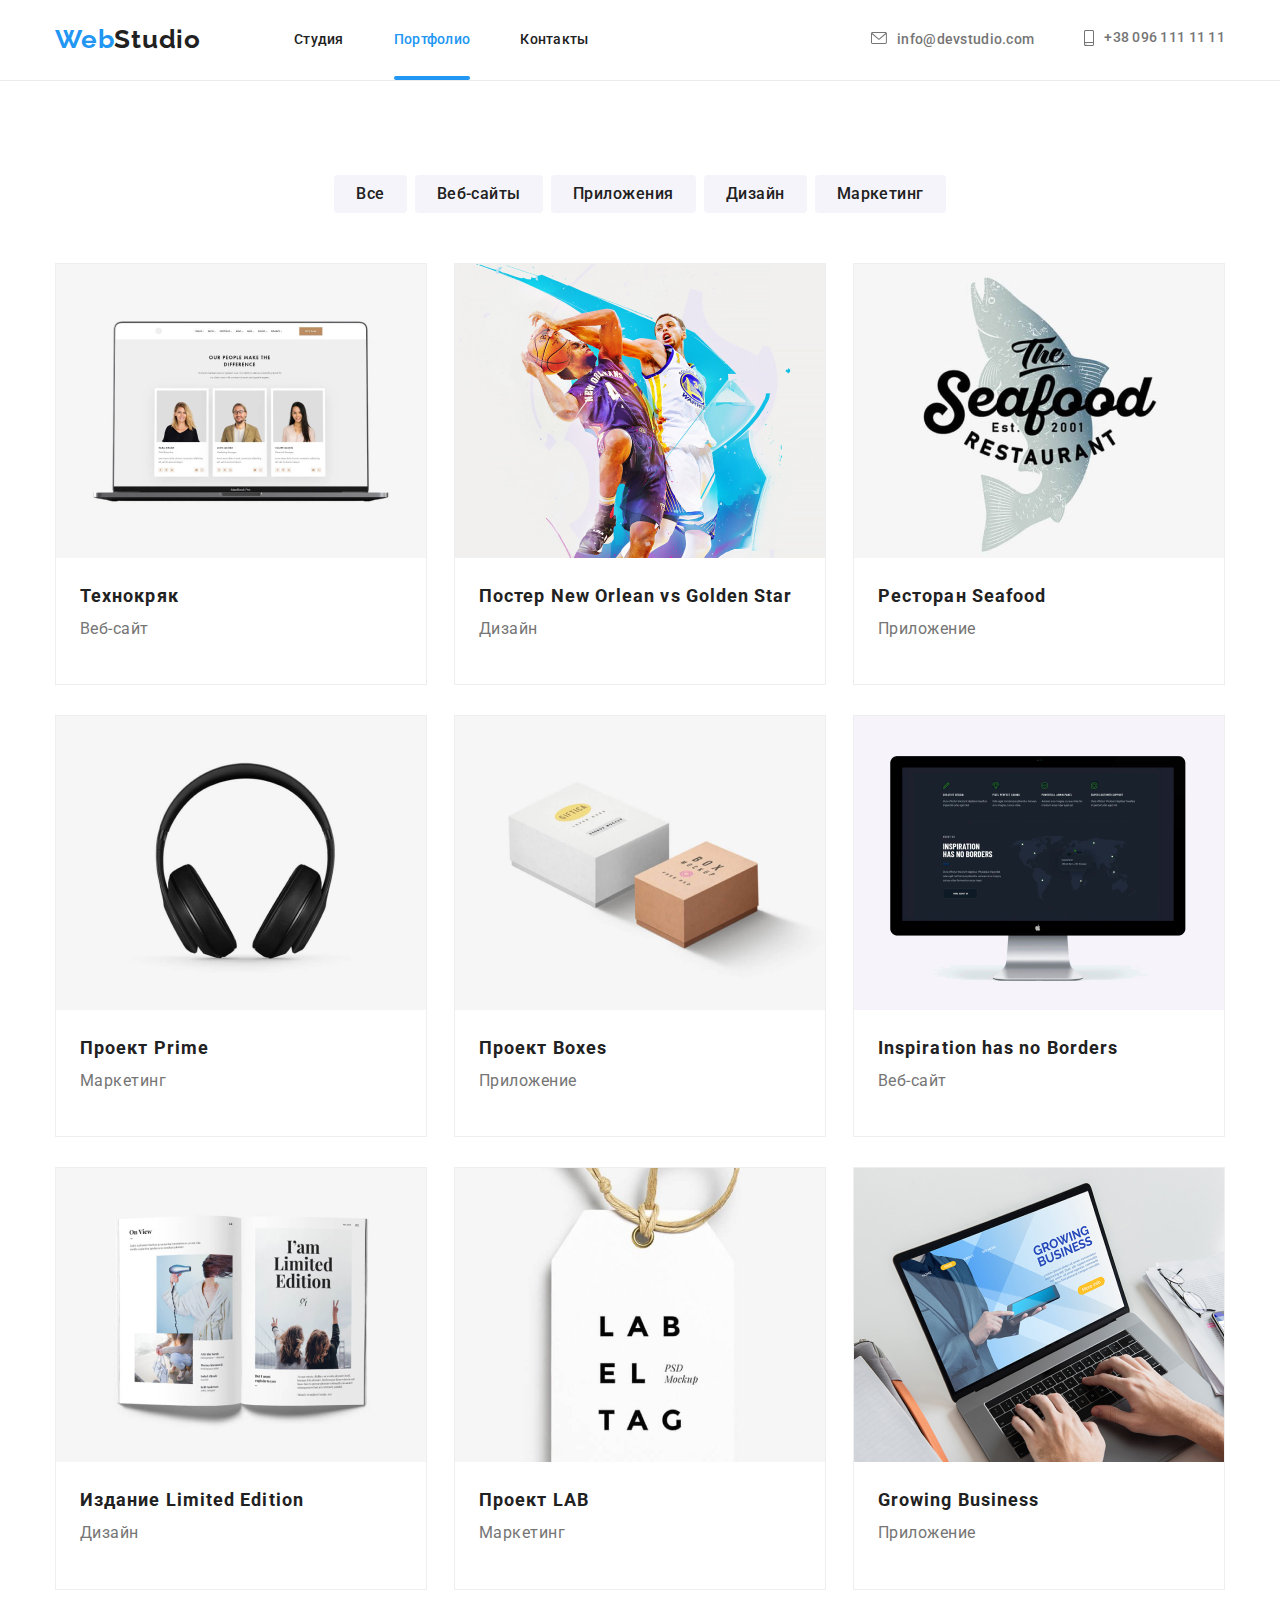
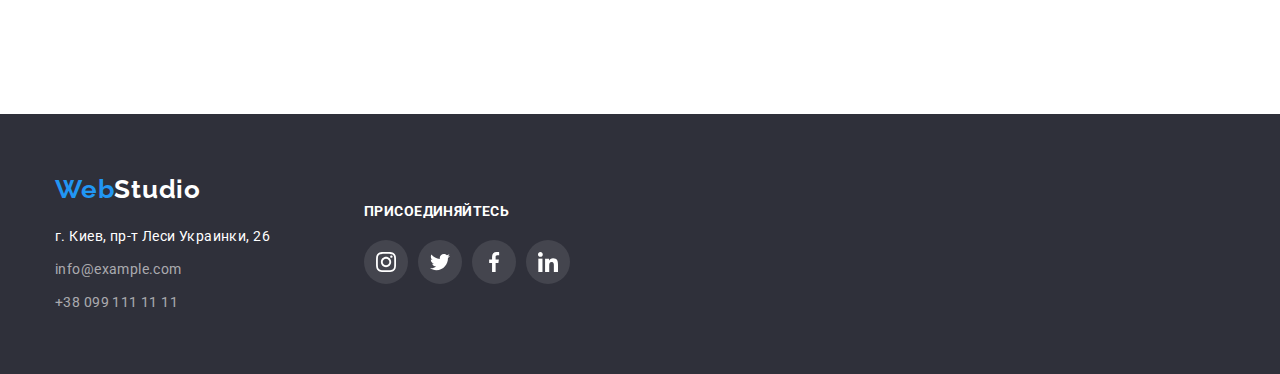
==== portfolio.html @ bf6af1d9 "start" ====
<!DOCTYPE html>
<html lang="ru">
    <head>
        <meta charset="UTF-8">
        <meta name="viewport" content="width=device-width, initial-scale=1.0">
        <title>hw-6-portfolio</title>
        <link href="https://fonts.googleapis.com/css2?family=Raleway:wght@700&family=Roboto:wght@400;500;700;900&display=swap"
            rel="stylesheet">
        <link rel="stylesheet" href="https://cdnjs.cloudflare.com/ajax/libs/modern-normalize/1.0.0/modern-normalize.min.css" />
        <link rel="stylesheet" href="./css/slyles.css">
    </head>

    <body>
        <!-- HEADER -->
        <header class="header">
            <div class="container">
                <!-- главная навигация -->
                <nav class="site-nav">
                    <a href="./index.html" class="logo">
                        <span class="logo-web">Web</span><span class="logo-studio">Studio</span>
                    </a>
                    <ul class="site-nav-list list">
                        <li class="site-nav-list-item"><a href="./index.html" class="site-nav-link">Студия</a></li>
                        <li class="site-nav-list-item"><a href="./portfolio.html" class="site-nav-link current underline">Портфолио</a></li>
                        <li class="site-nav-list-item"><a href="" class="site-nav-link">Контакты</a></li>
                    </ul>
                </nav>
                <!-- ссылки на почти и телефон -->
                <ul class="contacts list">
                    <li class="contact-item-mail">
                        <a href="mailto:info@devstudio.com" class="contacts-link">
                            <svg class="svg-mail">
                                <use href="./images/sprite.svg#icon-envelope"></use>
                            </svg>info@devstudio.com
                        </a>
                    </li>
                    <li class="contact-item-phone">
                        <a href="tel:+380961111111" class="contacts-link">
                            <svg class="svg-phone">
                                <use href="./images/sprite.svg#icon-smartphone"></use>
                            </svg>+38 096 111 11 11
                        </a>
                    </li>
                </ul>
            </div>
        </header>
        <main>

            <!-- PORTFOLIO -->
            <section class="portfolio">
                <!-- <h1>Примеры работ</h1> -->
                <!-- фильтр по примерам работ -->
                <div class="container">
                    <ul class="portfolio-filter-list list">
                        <li class="portfolio-filter-item"><button class="filter-button">Все</button></li>
                        <li class="portfolio-filter-item"><button class="filter-button">Веб-сайты</button></li>
                        <li class="portfolio-filter-item"><button class="filter-button">Приложения</button></li>
                        <li class="portfolio-filter-item"><button class="filter-button">Дизайн</button></li>
                        <li class="portfolio-filter-item"><button class="filter-button">Маркетинг</button></li>
                    </ul>
                    
                    <!-- примеры работ -->
                    <ul class="portfolio-list list">
                        <li class="portfolio-list-item">
                            <a href="" class="portfolio-link">
                                <div class="portfolio-overlay">
                                    <p class="portfolio-overlay-text">Технокряк это современная площадка распространения коронавируса. Компании используют эту платформу для цифрового
                                    шпионажа и атак на защищённые сервера конкурентов.</p>
                                    <img src="./images/portfolio/1.jpg" alt="ноутбук" width="370">
                                </div>
                                <div class="card-info">
                                    <h2 class="examples-name">Технокряк</h2>
                                    <p class="examples-direction">Веб-сайт</p>
                                </div>
                            </a>
                        </li>
                        <li class="portfolio-list-item"><img src="./images/portfolio/2.jpg" alt="постер New Orlean vs Golden Star"
                                width="370">
                            <div class="card-info">
                                <h2 class="examples-name">Постер New Orlean vs Golden Star</h2>
                                <p class="examples-direction">Дизайн</p>
                            </div>
                        </li>
                        <li class="portfolio-list-item"><img src="./images/portfolio/3.jpg" alt="логотип ресторана Seafood" width="370">
                            <div class="card-info">
                                <h2 class="examples-name">Ресторан Seafood</h2>
                                <p class="examples-direction">Приложение</p>
                            </div>
                        </li>
                        <li class="portfolio-list-item"><img src="./images/portfolio/4.jpg" alt="наушники" width="370">
                            <div class="card-info">
                                <h2 class="examples-name">Проект Prime</h2>
                                <p class="examples-direction">Маркетинг</p>
                            </div>
                        </li>
                        <li class="portfolio-list-item"><img src="./images/portfolio/5.jpg" alt="две коробки" width="370">
                            <div class="card-info">
                                <h2 class="examples-name">Проект Boxes</h2>
                                <p class="examples-direction">Приложение</p>
                            </div>
                        </li>
                        <li class="portfolio-list-item"><img src="./images/portfolio/6.jpg" alt="монитор" width="370">
                            <div class="card-info">
                                <h2 class="examples-name">Inspiration has no Borders</h2>
                                <p class="examples-direction">Веб-сайт</p>
                            </div>
                        </li>
                        <li class="portfolio-list-item"><img src="./images/portfolio/7.jpg" alt="книга" width="370">
                            <div class="card-info">
                                <h2 class="examples-name">Издание Limited Edition</h2>
                                <p class="examples-direction">Дизайн</p>
                            </div>
                        </li>
                        <li class="portfolio-list-item"><img src="./images/portfolio/8.jpg" alt="логотип проекта LAB" width="370">
                            <div class="card-info">
                                <h2 class="examples-name">Проект LAB</h2>
                                <p class="examples-direction">Маркетинг</p>
                            </div>
                        </li>
                        <li class="portfolio-list-item"><img src="./images/portfolio/9.jpg" alt="работа за ноутбуком" width="370">
                            <div class="card-info">
                                <h2 class="examples-name">Growing Business</h2>
                                <p class="examples-direction">Приложение</p>
                            </div>
                        </li>
                    </ul>
                </div>
                    

            </section>
        </main>

        <!-- FOOTER -->
        <footer class="footer">
            <div class="footer-container">
                <div>
                    <a href="./index.html" class="logo">
                        <span class="logo-web">Web</span><span class="logo-studio-footer">Studio</span>
                    </a>
                    <address class="address">
                        <ul class="address-list list">
                            <li class="address-list-item">
                                <p class="address-list-address">г. Киев, пр-т Леси Украинки, 26</p>
                            </li>
                            <li class="address-list-item">
                                <a href="mailto:info@example.com" class="address-list-mail">info@example.com</a> <br />
                            </li>
                            <li class="address-list-item">
                                <a href="tel:+380991111111" class="address-list-tel">+38 099 111 11 11</a>
                            </li>
                        </ul>
                    </address>
                </div>
                <div class="footer-social">
                    <h3 class="footer-social-title">присоединяйтесь</h3>
                    <ul class="footer-social-list list">
                        <li class="social-list-item"><a href="" class="social-list-link footer-icon-bg">
                                <svg class="social-icon footer-icon-color">
                                    <use href="./images/sprite.svg#icon-instagram"></use>
                                </svg></a>
                        </li>
                        <li class="social-list-item"><a href="" class="social-list-link footer-icon-bg">
                                <svg class="social-icon footer-icon-color">
                                    <use href="./images/sprite.svg#icon-twitter"></use>
                                </svg></a>
                        </li>
                        <li class="social-list-item"><a href="" class="social-list-link footer-icon-bg">
                                <svg class="social-icon footer-icon-color">
                                    <use href="./images/sprite.svg#icon-facebook"></use>
                                </svg></a>
                        </li>
                        <li class="social-list-item"><a href="" class="social-list-link footer-icon-bg">
                                <svg class="social-icon footer-icon-color">
                                    <use href="./images/sprite.svg#icon-linkedin"></use>
                                </svg></a>
                        </li>
                    </ul>
                </div>
            </div>
        </footer>
    </body>
</html>
---- css/slyles.css ----
/* основной цвет текста: #757575; */
/* вторичный цвет текста: #212121; */

/* акцент: #2196F3; */
/* белый: #FFFFFF; */

/* темный фон background: #2F303A; */
/* серый фон background: #F5F4FA; */

:root {
  --primary-text-color: #757575;
  --title-text-color: #212121;

  --accent-color: #2196f3;
  --white-color: #ffffff;

  --dark-background: #2f303a;
  --gray-background: #f5f4fa;
}

*,
*::before,
*::after {
  margin: 0;
  padding: 0;
}

body {
  background-color: var(--white-color);
  color: var(--primary-text-color);

  font-family: Roboto, sans-serif;
}

img {
  display: block;
}

.list {
  list-style: none;
}

.container {
  width: 1200px;
  padding: 0 15px;
  margin: 0 auto;

  /* outline: 1px solid red;
  background-color: aquamarine; */
}

/* ==========COMPONENTS========== */

/* ==========COMPONENTS END========== */

/* ==========HEADER========== */

/* лого */

.header {
  border-bottom: 1px solid #ececec;
}

.header .container {
  display: flex;
  align-items: center;
}

.logo {
  font-family: Raleway, sans-serif;
  font-weight: 700;
  font-size: 26px;
  line-height: 1.2;
  letter-spacing: 0.03em;
  text-decoration: none;

  margin-right: 93px;
}

.logo-web {
  color: var(--accent-color);

  font-family: Raleway, sans-serif;
}

.logo-studio {
  color: var(--title-text-color);

  font-family: Raleway, sans-serif;
  font-weight: 700;
  font-size: 26px;
  line-height: 1.2;
  letter-spacing: 0.03em;
}

/* главная навигация */

.site-nav {
  display: flex;
  align-items: center;
}

.site-nav-link {
  color: var(--title-text-color);

  font-weight: 500;
  font-size: 14px;
  line-height: 1.14;
  letter-spacing: 0.02em;
  text-decoration: none;

  display: block;
  min-height: 80px;

  position: relative;
  padding-top: 32px;

  transition: color 250ms cubic-bezier(0.4, 0, 0.2, 1);
}

.site-nav-link::after {
  content: "";

  display: block;
  width: 100%;
  height: 4px;
  border-radius: 2px;
  background-color: var(--accent-color);

  position: absolute;
  bottom: 0;

  opacity: 0;
  transition: opacity 250ms cubic-bezier(0.4, 0, 0.2, 1);
}

.underline::after {
  opacity: 1;
}

.site-nav-link:hover,
.site-nav-link:focus {
  color: var(--accent-color);
}

.site-nav-list {
  display: flex;
  align-items: center;
}

.site-nav-list-item:not(:last-child) {
  margin-right: 50px;
}

.current {
  color: var(--accent-color);
}

/* ссылки на почти и телефон */

.contacts {
  display: flex;
}

.header .contacts {
  margin-left: auto;
}

.contacts .contacts-link {
  color: var(--primary-text-color);

  font-weight: 500;
  font-size: 14px;
  line-height: 1.14;
  letter-spacing: 0.02em;
  text-decoration: none;
  display: inline-flex;

  transition: color 250ms cubic-bezier(0.4, 0, 0.2, 1);
}

.contacts-link:hover .svg-mail,
.contacts-link:focus .svg-mail {
  color: var(--accent-color);
  fill: var(--accent-color);
}

.contacts-link:hover .svg-phone,
.contacts-link:focus .svg-phone {
  color: var(--accent-color);
  fill: var(--accent-color);
}

.contacts-link:hover,
.contacts-link:focus {
  color: var(--accent-color);
  fill: var(--accent-color);
}

.svg-mail {
  width: 16px;
  height: 12px;
  margin-right: 10px;
  fill: var(--primary-text-color);

  transition: fill 250ms cubic-bezier(0.4, 0, 0.2, 1);
}

.svg-phone {
  width: 10px;
  height: 16px;
  margin-right: 10px;
  fill: var(--primary-text-color);
  transition: fill 250ms cubic-bezier(0.4, 0, 0.2, 1);
}

.contact-item-mail {
  margin-right: 50px;
}

/* ==========HEADER END========== */

/* ==========HERO========== */

.hero {
  background-color: #c4c4c4;
  background-image: linear-gradient(
      rgba(47, 48, 58, 0.4),
      rgba(47, 48, 58, 0.4)
    ),
    url("../images/bg-img.jpg");
  background-repeat: no-repeat;
  background-size: cover;
}

.hero .container {
  padding-top: 200px;
  padding-bottom: 200px;
  text-align: center;
}

.hero-title {
  width: 696px;
  margin: 0 auto;

  color: var(--white-color);

  font-family: Roboto;
  font-weight: 900;
  font-size: 44px;
  line-height: 1.4;
  letter-spacing: 0.06em;
  text-transform: uppercase;
}

.hero-button {
  background-color: var(--accent-color);

  box-shadow: 0px 4px 4px rgba(0, 0, 0, 0.15);
  border-radius: 4px;
  border: none;

  width: 200px;
  height: 50px;
  margin-top: 30px;
}

.hero-button-name {
  color: var(--white-color);

  font-family: Roboto;
  font-weight: 700;
  font-size: 16px;
  line-height: 1.9;
  letter-spacing: 0.06em;
  text-align: center;
}

/* ==========HERO END========== */

/* ==========ADVANTAGES========== */

.advantages {
  padding-top: 94px;
  padding-bottom: 94px;
}

.advantages-list {
  display: flex;
  justify-content: space-between;
}

.advantages-list-item {
  width: 270px;
}

.advantages-list-item .advantage-title {
  color: var(--title-text-color);

  font-weight: 700;
  font-size: 14px;
  line-height: 1.14;
  letter-spacing: 0.03em;
  text-transform: uppercase;

  margin-bottom: 10px;
}

.advantage-text {
  font-weight: 400;
  font-size: 14px;
  line-height: 1.7;
  letter-spacing: 0.03em;
}

.advantages-icon-bg {
  width: 270px;
  height: 120px;
  padding: 25px 100px;
  margin-bottom: 30px;

  border-radius: 4px;
  background: #f5f4fa;
}

.advantages-icon {
  width: 70px;
  height: 70px;
}

/* ==========ADVANTAGES END========== */

/* ==========ACTIVITIES========== */

.activity {
  padding-bottom: 94px;
}

.activity-title {
  color: var(--title-text-color);

  font-weight: 700;
  font-size: 36px;
  line-height: 1.2;
  letter-spacing: 0.03em;
  text-align: center;

  margin-bottom: 50px;
}

.activity-list {
  display: flex;
  justify-content: space-between;
}

.activity-item {
  position: relative;
}

.activity-name {
  font-weight: 700;
  font-size: 14px;
  line-height: 1.14;
  text-align: center;
  letter-spacing: 0.03em;
  text-transform: uppercase;

  color: var(--white-color);
  background-color: rgba(47, 48, 58, 0.8);

  padding: 27px 82px;
  width: 100%;

  position: absolute;
  bottom: 0;
}

.activity-item-2 {
  position: relative;
}

.name-2 {
  position: absolute;
  bottom: 0;
}

.activity-item-3 {
  position: relative;
}

.name-3 {
  position: absolute;
  bottom: 0;
}

/* ==========ACTIVITIES END========== */

/* ==========TEAM========== */

.team {
  background-color: var(--gray-background);

  padding-top: 94px;
  padding-bottom: 94px;
}

.team-list {
  display: flex;
  justify-content: space-between;
}

.team-list-item {
  background-color: var(--white-color);

  text-align: center;

  box-shadow: 0px 1px 3px rgba(0, 0, 0, 0.12), 0px 1px 1px rgba(0, 0, 0, 0.14),
    0px 2px 1px rgba(0, 0, 0, 0.2);
  border-radius: 0px 0px 4px 4px;
}

.team-title {
  color: var(--title-text-color);

  font-family: Roboto;
  font-weight: 700;
  font-size: 36px;
  line-height: 1.2x;
  letter-spacing: 0.03em;
  text-align: center;

  margin-bottom: 50px;
}

.team-name {
  color: var(--title-text-color);

  font-weight: 500;
  font-size: 16px;
  line-height: 1.2;
  letter-spacing: 0.03em;

  margin-bottom: 10px;
}

.team-profession {
  font-weight: 400;
  font-size: 16px;
  line-height: 1.2;
  letter-spacing: 0.03em;
  margin-bottom: 16px;
}

.social-list {
  display: flex;
  justify-content: space-between;
}

.social-list-link {
  display: flex;
  justify-content: center;
  align-items: center;
  width: 44px;
  height: 44px;
  border-radius: 50px;

  background-color: var(--white-color);

  transition: background-color 250ms cubic-bezier(0.4, 0, 0.2, 1);
}

.social-list-link:hover,
.social-list-link:focus {
  background-color: var(--accent-color);
}

.social-list-link:hover .social-icon,
.social-list-link:focus .social-icon {
  fill: var(--white-color);
}

.social-icon {
  width: 20px;
  height: 20px;

  fill: #afb1b8;

  transition: fill 250ms cubic-bezier(0.4, 0, 0.2, 1);
}

.team-card-info {
  padding: 30px 32px;
}

/* ==========TEAM END========== */

/* ==========CLIENT========== */

.client {
  padding-top: 94px;
  padding-bottom: 94px;
}

.client-title {
  font-weight: 700;
  font-size: 36px;
  line-height: 1.16;
  text-align: center;
  letter-spacing: 0.03em;

  color: var(--title-text-color);

  margin-bottom: 50px;
}

.client-list {
  display: flex;
  justify-content: space-between;
}

.client-list-link {
  display: inline-flex;
  justify-content: center;
  align-items: center;

  width: 170px;
  height: 90px;
  border: 1px solid #afb1b8;
  border-radius: 4px;

  transition: border 250ms cubic-bezier(0.4, 0, 0.2, 1);
}

.client-logo {
  fill: #afb1b8;
  transition: fill 250ms cubic-bezier(0.4, 0, 0.2, 1);
}

.client-list-link:hover,
.client-list-link:focus {
  border: 1px solid var(--accent-color);
}

.client-list-link:hover .client-logo,
.client-list-link:focus .client-logo {
  fill: var(--accent-color);
}

/* ==========CLIENT END========== */

/* ==========FOOTER========== */

.logo-studio-footer {
  color: var(--white-color);
}

.footer {
  background-color: var(--dark-background);
  padding-top: 60px;
  padding-bottom: 60px;
}

.address {
  margin-top: 20px;
}

.address-list-address {
  color: var(--white-color);

  font-style: normal;
  font-weight: 400;
  font-size: 14px;
  line-height: 1.7;
  letter-spacing: 0.03em;
}

.address-list-mail {
  color: rgba(255, 255, 255, 0.6);

  font-family: Roboto;
  font-style: normal;
  font-weight: 400;
  font-size: 14px;
  line-height: 1.7;
  letter-spacing: 0.03em;
  text-decoration: none;

  display: inline-block;
  margin-top: 9px;
}

.address-list-tel {
  color: rgba(255, 255, 255, 0.6);

  font-style: normal;
  font-weight: 400;
  font-size: 14px;
  line-height: 1.7;
  letter-spacing: 0.03em;
  text-decoration: none;

  display: inline-block;
  margin-top: 9px;
}

.footer-social-list {
  display: flex;
  justify-content: space-between;
}

.footer-container {
  display: flex;
  align-items: center;
  width: 1200px;
  padding: 0 15px;
  margin: 0 auto;
}

.footer-social {
  width: 206px;
  height: 80px;
  margin-left: 70px;
}

.footer-social-title {
  padding-bottom: 20px;

  font-weight: 700;
  font-size: 14px;
  line-height: 1.14;
  letter-spacing: 0.03em;
  text-transform: uppercase;

  color: var(--white-color);
}

.footer-icon-bg {
  background-color: rgba(255, 255, 255, 0.1);
  fill: var(--white-color);
}
.footer-icon-color {
  fill: var(--white-color);
}

/* ==========FOOTER END========== */

/* ==========PORTFOLIO========== */

.portfolio {
  padding-top: 94px;
  padding-bottom: 94px;
}

/* фильтр */
.filter-button {
  background-color: var(--gray-background);
  color: var(--title-text-color);

  font-weight: 500;
  font-size: 16px;
  line-height: 1.6;
  letter-spacing: 0.03em;
  text-align: center;
  border-radius: 4px;
  border: none;
  padding: 6px 22px;

  transition: background-color 250ms cubic-bezier(0.4, 0, 0.2, 1),
    color 250ms cubic-bezier(0.4, 0, 0.2, 1);
}

.filter-button:hover,
.filter-button:focus {
  background-color: var(--accent-color);
  color: var(--white-color);
}

.portfolio-filter-list {
  display: flex;
  justify-content: center;
  margin-bottom: 50px;
}

.portfolio-filter-item:not(:last-child) {
  margin-right: 8px;
}

/* примеры работ */

.examples-name {
  color: var(--title-text-color);

  font-weight: 700;
  font-size: 18px;
  line-height: 2;
  letter-spacing: 0.06em;
}

.examples-direction {
  font-weight: 400;
  font-size: 16px;
  line-height: 1.9;
  letter-spacing: 0.03em;
}

.portfolio-list {
  display: flex;
  flex-wrap: wrap;
  justify-content: space-between;
}

.portfolio-list-item {
  margin-bottom: 30px;
  padding-bottom: 20px;
  border: 1px solid #eeeeee;

  transition: box-shadow 250ms cubic-bezier(0.4, 0, 0.2, 1);
}

.portfolio-list-item:hover {
  box-shadow: 0px 1px 1px rgba(0, 0, 0, 0.12), 0px 4px 4px rgba(0, 0, 0, 0.06),
    1px 4px 6px rgba(0, 0, 0, 0.16);
}

.card-info {
  padding: 20px 24px;
}

.portfolio-link {
  text-decoration: none;
  color: var(--primary-text-color);
}

.portfolio-overlay {
  width: 370px;
  height: 294px;

  position: relative;
  overflow: hidden;

  transition: opacity 250ms cubic-bezier(0.4, 0, 0.2, 1);
}

.portfolio-overlay-text {
  font-weight: 400;
  font-size: 18px;
  line-height: 1.6;
  letter-spacing: 0.03em;

  display: block;
  padding: 63px 24px;

  background-color: rgba(33, 150, 243, 0.9);
  color: var(--white-color);
  position: absolute;

  top: 100%;

  transform: translateY(100%);
  transition: transform 250ms cubic-bezier(0.4, 0, 0.2, 1);

  opacity: 0;
}

.portfolio-link:hover .portfolio-overlay-text,
.portfolio-link:focus .portfolio-overlay-text {
  transform: translateY(0);
  opacity: 1;
  top: 0;
}

/* ==========PORTFOLIO END========== */

/* ==========BACKDROP========== */
.backdrop {
  position: fixed;
  top: 0;
  left: 0;
  width: 100%;
  height: 100%;
  background-color: rgba(0, 0, 0, 0.2);
  transition: all 250ms linear;
}

.modal {
  position: absolute;
  top: 50%;
  left: 50%;
  transform: translate(-50%, -50%);
  width: 528px;
  min-height: 581px;
  background-color: #ffffff;
  box-shadow: 0px 1px 3px rgba(0, 0, 0, 0.12), 0px 1px 1px rgba(0, 0, 0, 0.14),
    0px 2px 1px rgba(0, 0, 0, 0.2);
  border-radius: 4px;
}

.modal-close-btn {
  position: absolute;
  top: 8px;
  right: 8px;
  width: 30px;
  height: 30px;
  border-radius: 50%;
  background-color: #ffffff;
  border: 1px solid rgba(0, 0, 0, 0.1);
}

.is-hidden {
  opacity: 0;
  visibility: hidden;
  pointer-events: none;
}
/* ==========BACKDROP END========== */
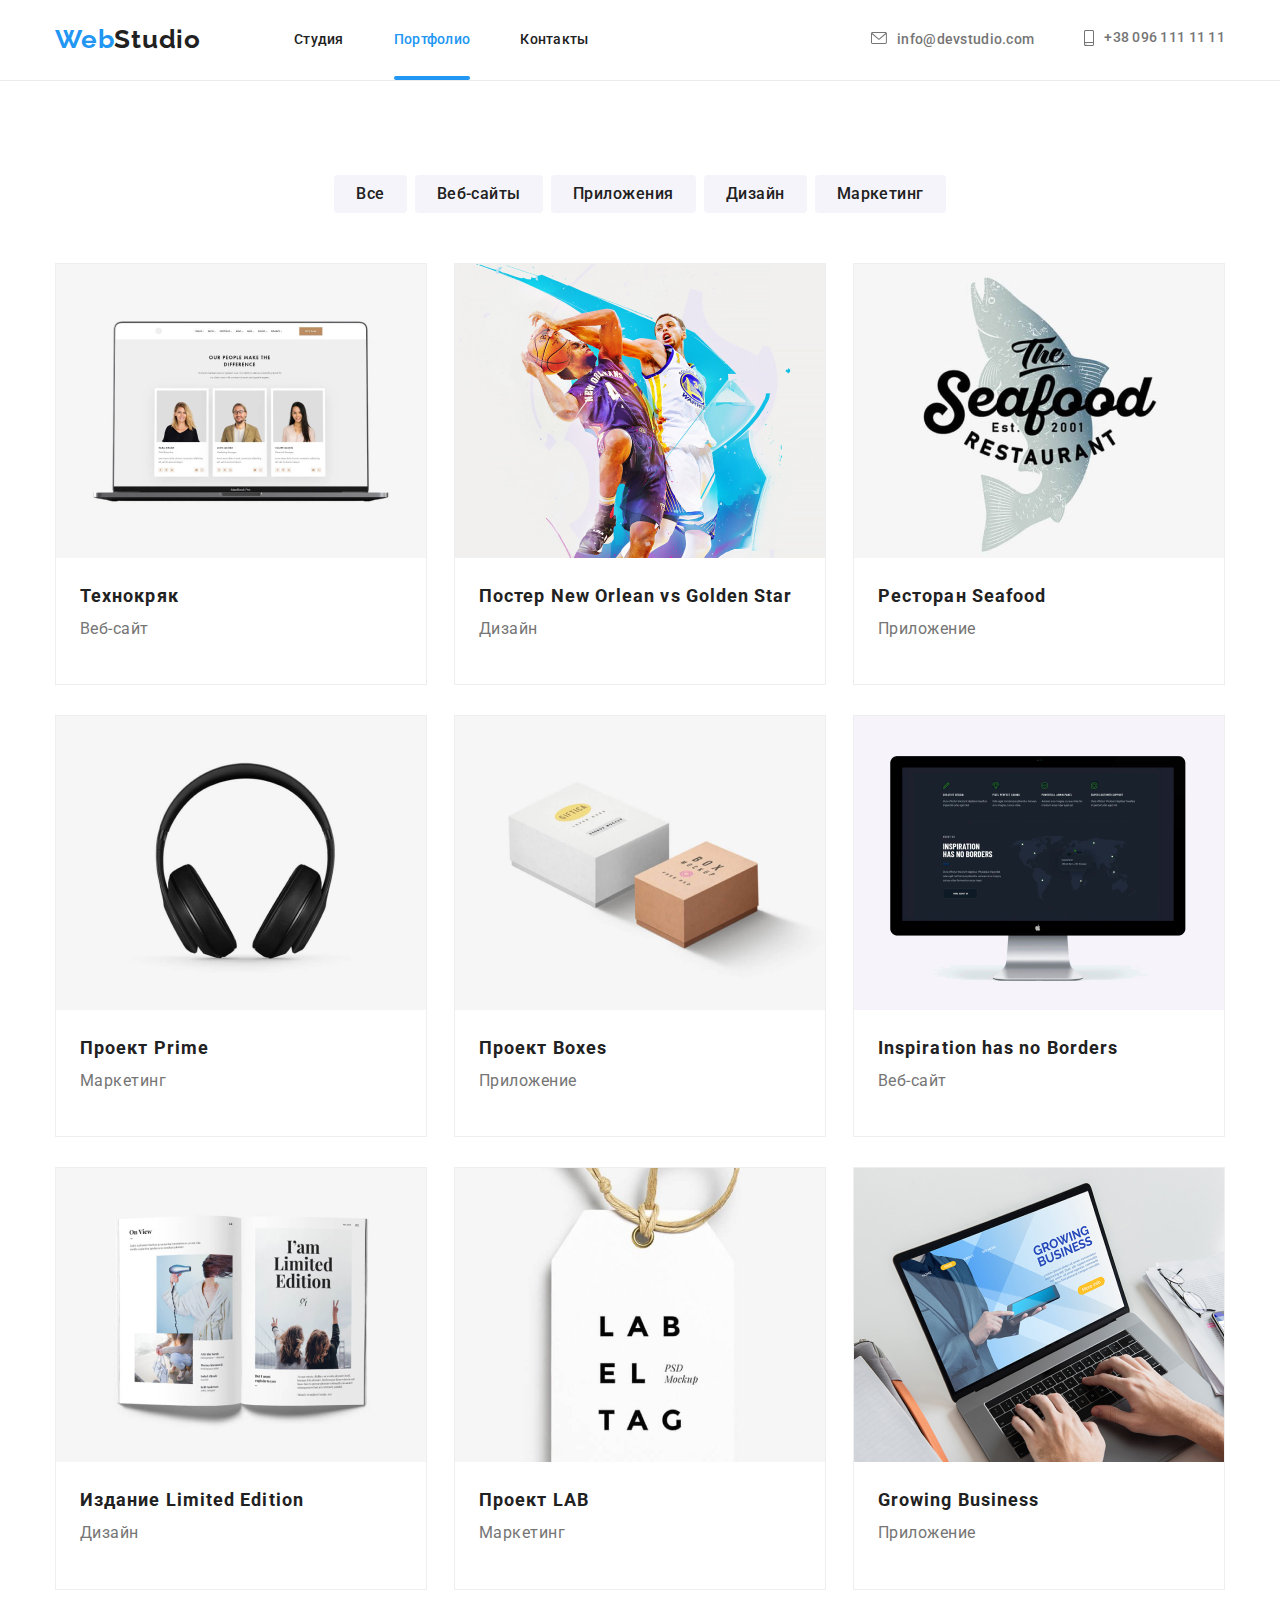
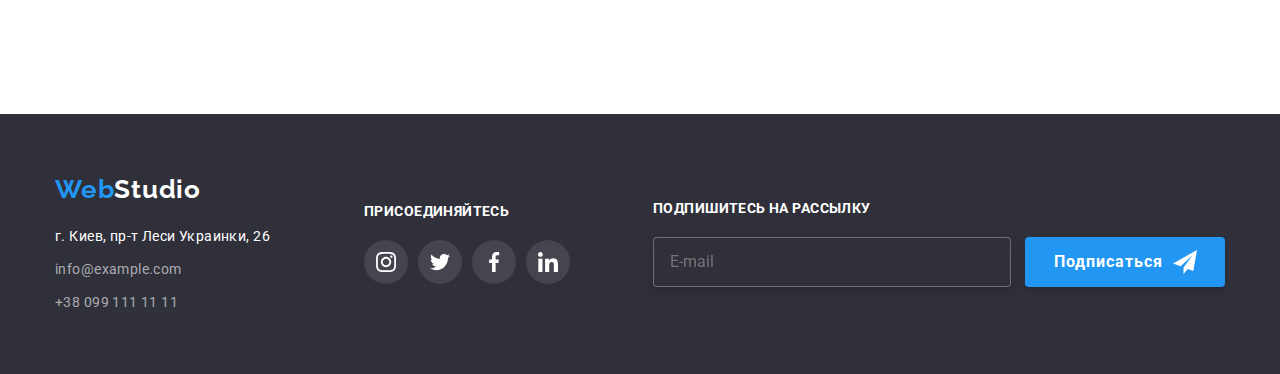
==== commit cfeb2db9: "на проверку" ====
--- a/portfolio.html
+++ b/portfolio.html
@@ -176,6 +176,15 @@
                         </li>
                     </ul>
                 </div>
+                <form class="footer-form">
+                    <h3 class="footer-form-title">Подпишитесь на рассылку</h3>
+                    <input class="footer-form-input" type="email" name="user-email" placeholder="E-mail">
+                    <button type="button" class="footer-form-btn"><span class="footer-form-btn-name">Подписаться</span>
+                        <svg class="footer-form-svg" width="24" height="24">
+                            <use href="./images/sprite.svg#icon-icon-telegram"></use>
+                        </svg>
+                    </button>
+                </form>
             </div>
         </footer>
     </body>
--- a/css/slyles.css
+++ b/css/slyles.css
@@ -47,6 +47,17 @@
 
   /* outline: 1px solid red;
   background-color: aquamarine; */
+}
+
+.visually-hidden {
+  position: absolute !important;
+  clip: rect(1px 1px 1px 1px); /* IE6, IE7 */
+  clip: rect(1px, 1px, 1px, 1px);
+  padding: 0 !important;
+  border: 0 !important;
+  height: 1px !important;
+  width: 1px !important;
+  overflow: hidden;
 }
 
 /* ==========COMPONENTS========== */
@@ -253,7 +264,9 @@
   text-transform: uppercase;
 }
 
-.hero-button {
+.hero-button,
+.footer-form-btn,
+.modal-form-btn {
   background-color: var(--accent-color);
 
   box-shadow: 0px 4px 4px rgba(0, 0, 0, 0.15);
@@ -265,7 +278,9 @@
   margin-top: 30px;
 }
 
-.hero-button-name {
+.hero-button-name,
+.footer-form-btn-name,
+.modal-form-btn {
   color: var(--white-color);
 
   font-family: Roboto;
@@ -622,7 +637,8 @@
   margin-left: 70px;
 }
 
-.footer-social-title {
+.footer-social-title,
+.footer-form-title {
   padding-bottom: 20px;
 
   font-weight: 700;
@@ -640,6 +656,44 @@
 }
 .footer-icon-color {
   fill: var(--white-color);
+}
+
+.footer-form {
+  margin-left: 83px;
+}
+.footer-form-btn {
+  margin: 0;
+  position: relative;
+  padding-right: 62px;
+  padding-left: 29px;
+}
+
+.footer-form-btn-name {
+}
+
+.footer-form-svg {
+  position: absolute;
+  top: 13px;
+  right: 28px;
+}
+
+.footer-form-input {
+  width: 358px;
+  height: 50px;
+  background-color: var(--dark-background);
+  color: var(--white-color);
+
+  border: 1px solid rgba(255, 255, 255, 0.3);
+  box-sizing: border-box;
+  filter: drop-shadow(0px 4px 4px rgba(0, 0, 0, 0.15));
+  border-radius: 4px;
+
+  padding-left: 16px;
+  margin-right: 10px;
+}
+
+.footer-form-input:focus {
+  outline: none;
 }
 
 /* ==========FOOTER END========== */
@@ -793,6 +847,8 @@
   box-shadow: 0px 1px 3px rgba(0, 0, 0, 0.12), 0px 1px 1px rgba(0, 0, 0, 0.14),
     0px 2px 1px rgba(0, 0, 0, 0.2);
   border-radius: 4px;
+
+  padding: 40px;
 }
 
 .modal-close-btn {
@@ -804,11 +860,154 @@
   border-radius: 50%;
   background-color: #ffffff;
   border: 1px solid rgba(0, 0, 0, 0.1);
-}
-
-.is-hidden {
+  outline: none;
+}
+
+.modal-icon-close {
+  transition: fill 250ms cubic-bezier(0.4, 0, 0.2, 1);
+}
+
+.modal-icon-close:hover {
+  fill: var(--accent-color);
+}
+
+/* .is-hidden {
   opacity: 0;
   visibility: hidden;
   pointer-events: none;
-}
+} */
+
 /* ==========BACKDROP END========== */
+
+/* ==========MODAL FORM========== */
+
+.modal-title-text {
+  font-weight: 900;
+  font-size: 20px;
+  line-height: 1.15;
+  text-align: center;
+  letter-spacing: 0.03em;
+
+  color: var(--title-text-color);
+  margin-bottom: 12px;
+}
+
+.modal-form-field {
+  font-weight: 400;
+  font-size: 12px;
+  line-height: 1.66;
+  letter-spacing: 0.01em;
+
+  color: var(--primary-text-color);
+}
+
+.modal-form-input-wrapper {
+  position: relative;
+  display: block;
+}
+
+.modal-form-icon {
+  position: absolute;
+  left: 15px;
+  top: 40%;
+  transform: translateY(-50%);
+
+  width: 18px;
+  height: 18px;
+}
+
+.modal-form {
+  display: flex;
+  flex-direction: column;
+}
+
+.modal-form-input {
+  width: 100%;
+  height: 40px;
+
+  border: 1px solid rgba(33, 33, 33, 0.2);
+  border-radius: 4px;
+
+  padding-left: 42px;
+  margin-bottom: 10px;
+}
+
+.modal-form-input:focus {
+  outline: none;
+  border: 1px solid var(--accent-color);
+}
+
+.modal-form-input:focus + .modal-form-icon {
+  fill: var(--accent-color);
+}
+
+.modal-form-comment {
+  width: 100%;
+  height: 120px;
+
+  border: 1px solid rgba(33, 33, 33, 0.2);
+
+  border-radius: 4px;
+  resize: none;
+
+  padding: 12px 16px;
+  margin-bottom: 20px;
+}
+
+.modal-form-comment:focus {
+  outline: none;
+  border: 1px solid var(--accent-color);
+}
+
+.modal-form-comment::placeholder {
+  font-weight: 400;
+  font-size: 12px;
+  line-height: 1.16;
+  letter-spacing: 0.01em;
+
+  color: rgba(117, 117, 117, 0.5);
+}
+
+.contact-form-policy-label {
+  display: flex;
+  align-items: center;
+
+  font-weight: 400;
+  font-size: 14px;
+  line-height: 1.7;
+  letter-spacing: 0.03em;
+
+  color: var(--primary-text-color);
+  margin-bottom: 30px;
+}
+
+.contact-form-policy-label::before {
+  content: "";
+  display: block;
+  width: 16px;
+  height: 16px;
+  margin-right: 10px;
+
+  border: 2px solid #000;
+  border-radius: 2px;
+}
+
+.modal-form-policy:checked + .contact-form-policy-label::before {
+  background-color: var(--accent-color);
+}
+
+.modal-icon-check {
+  position: absolute;
+  margin-left: 2px;
+}
+
+.modal-form-btn {
+  margin: 0 auto;
+  transition: background-color 250ms cubic-bezier(0.4, 0, 0.2, 1);
+}
+
+.modal-form-btn:hover {
+  background-color: #188ce8;
+}
+
+/* ==========MODAL FORM END========== */
